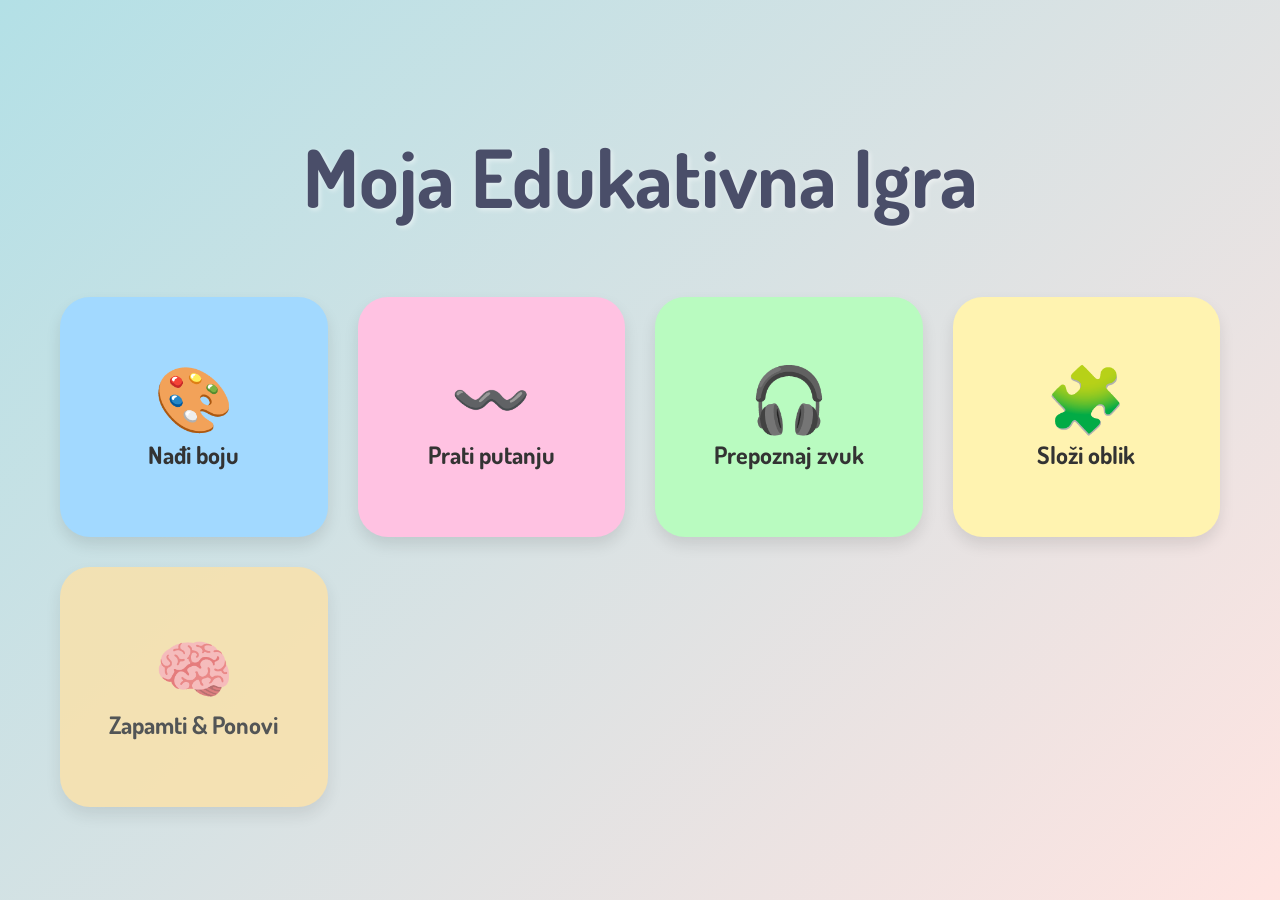
==== index.html @ b8fcdf05 "." ====
<!DOCTYPE html>
<html lang="sr">
<head>
    <meta charset="UTF-8">
    <meta name="viewport" content="width=device-width, initial-scale=1.0">
    <title>Moja Edukativna Igra</title>
    <link rel="stylesheet" href="style.css">
    <link href="https://fonts.googleapis.com/css2?family=Dosis:wght@500;700&display=swap" rel="stylesheet">
</head>
<body>

    <main class="game-container">
        
        <h1 class="main-title">Moja Edukativna Igra</h1>

        <div class="mini-game-selection">

            <a href="NadjiBoju.html" class="game-button color-find">
                <span class="icon">🎨</span>
                <span class="button-text">Nađi boju</span>
            </a>

            <a href="PratiPutanju.html" class="game-button path-follow">
                <span class="icon">〰️</span>
                <span class="button-text">Prati putanju</span>
            </a>
            
            <a href="game-zvuk.html" class="game-button sound-recognize">
                <span class="icon">🎧</span>
                <span class="button-text">Prepoznaj zvuk</span>
            </a>

            <a href="game-oblik.html" class="game-button shape-arrange">
                <span class="icon">🧩</span>
                <span class="button-text">Složi oblik</span>
            </a>

            <a href="game-memory.html" class="game-button coming-soon">
                <span class="icon">🧠</span>
                <span class="button-text">Zapamti &amp; Ponovi</span>
            </a>

        </div>
        
    </main>

    <script src="script.js"></script>
</body>
</html>
---- style.css ----
/* Definicija pastelne palete i osnovnih stilova */
:root {
    --color-bg-light: #f7f9fc; /* Skoro bela pozadina */
    --color-primary-start: #b3e0e6; /* Svetloplava/Mint */
    --color-primary-end: #ffe4e1;   /* Svetloružičasta/Bež */
    --color-text: #5a5a5a;
    --color-button-blue: #a2d9ff;
    --color-button-pink: #ffc2e2;
    --color-button-mint: #b9fbc0;
    --color-button-yellow: #fff3b0;
    --shadow-soft: 0 8px 15px rgba(0, 0, 0, 0.1);
    --border-radius-large: 30px;
}

body {
    font-family: 'Dosis', sans-serif; /* Prijateljski, dečiji font */
    margin: 0;
    padding: 0;
    min-height: 100vh;
    display: flex;
    justify-content: center;
    align-items: center;
    text-align: center;
    background: linear-gradient(135deg, var(--color-primary-start) 0%, var(--color-primary-end) 100%);
    color: var(--color-text);
    overflow: hidden; /* Sprečava pojavu scrollbara zbog lebdećih elemenata */
}

/* Kontejner igre */
.game-container {
    padding: 20px;
    max-width: 1200px;
    width: 100%;
    z-index: 10;
}

/* Naslov u dečijem stilu */
.main-title {
    font-size: clamp(2.5rem, 8vw, 5rem); /* Responzivna veličina fonta */
    font-weight: 700;
    margin-bottom: 50px;
    color: #4a4e69; /* Tamnija, ali i dalje mekana boja */
    text-shadow: 2px 2px 5px rgba(255, 255, 255, 0.5);
    animation: floating 3s ease-in-out infinite alternate; /* Animacija lebdenja */
}

/* Raspored dugmića (Flexbox/Grid za responzivnost) */
.mini-game-selection {
    display: grid;
    grid-template-columns: repeat(auto-fit, minmax(250px, 1fr)); /* Responzivni grid */
    gap: 30px;
    padding: 20px;
}

/* Stil za velika dugmad (ergonomski za touchscreen) */
.game-button {
    display: flex;
    flex-direction: column;
    justify-content: center;
    align-items: center;
    height: 200px; /* Velika visina za lakši dodir */
    padding: 20px;
    border-radius: var(--border-radius-large);
    box-shadow: var(--shadow-soft);
    text-decoration: none;
    transition: transform 0.3s ease, box-shadow 0.3s ease;
    cursor: pointer;
    font-size: 1.5rem;
    font-weight: 700;
    color: #333;
}

/* Boje za pojedinačna dugmad */
.color-find { background-color: var(--color-button-blue); }
.path-follow { background-color: var(--color-button-pink); }
.sound-recognize { background-color: var(--color-button-mint); }
.shape-arrange { background-color: var(--color-button-yellow); }
.coming-soon { background-color: #fce1a8; opacity: 0.8; } /* Blago prigušena za dodatne igre */

/* Hover/Focus efekat (Nežna animacija) */
.game-button:hover,
.game-button:focus {
    transform: translateY(-5px); /* Lagano podizanje */
    box-shadow: 0 12px 20px rgba(0, 0, 0, 0.15); /* Jača senka */
}

/* Ikonice (uvećane za bolju vidljivost) */
.game-button .icon {
    font-size: 4rem; /* Izuzetno velika ikonica */
    margin-bottom: 10px;
    line-height: 1; /* Sprečava dodatni razmak */
}

.game-button .button-text {
    text-align: center;
}

/* --- Animacije (CSS Keyframes) --- */

/* 1. Plutajuća animacija za naslov */
@keyframes floating {
    0% { transform: translateY(0px); }
    100% { transform: translateY(-15px); }
}

/* 2. Animacija za pozadinske oblike (nevidljivi elementi u body/main) */
/* Primer: Dodajte elemente sa klasom .background-shape u HTML za ovo */
/*
.background-shape {
    position: absolute;
    opacity: 0.5;
    background-color: rgba(255, 255, 255, 0.3);
    border-radius: 50%;
    animation: slow-float 20s infinite linear;
}

@keyframes slow-float {
    0% { transform: translate(0, 0) rotate(0deg); }
    100% { transform: translate(20px, -20px) rotate(360deg); }
}
*/

/* Media Queries za manji ekran (npr. mobilni telefon) */
@media (max-width: 600px) {
    .mini-game-selection {
        grid-template-columns: 1fr; /* Stacking dugmića vertikalno */
    }
    .game-button {
        height: 150px; /* Malo manja visina, ali i dalje velika */
    }
}
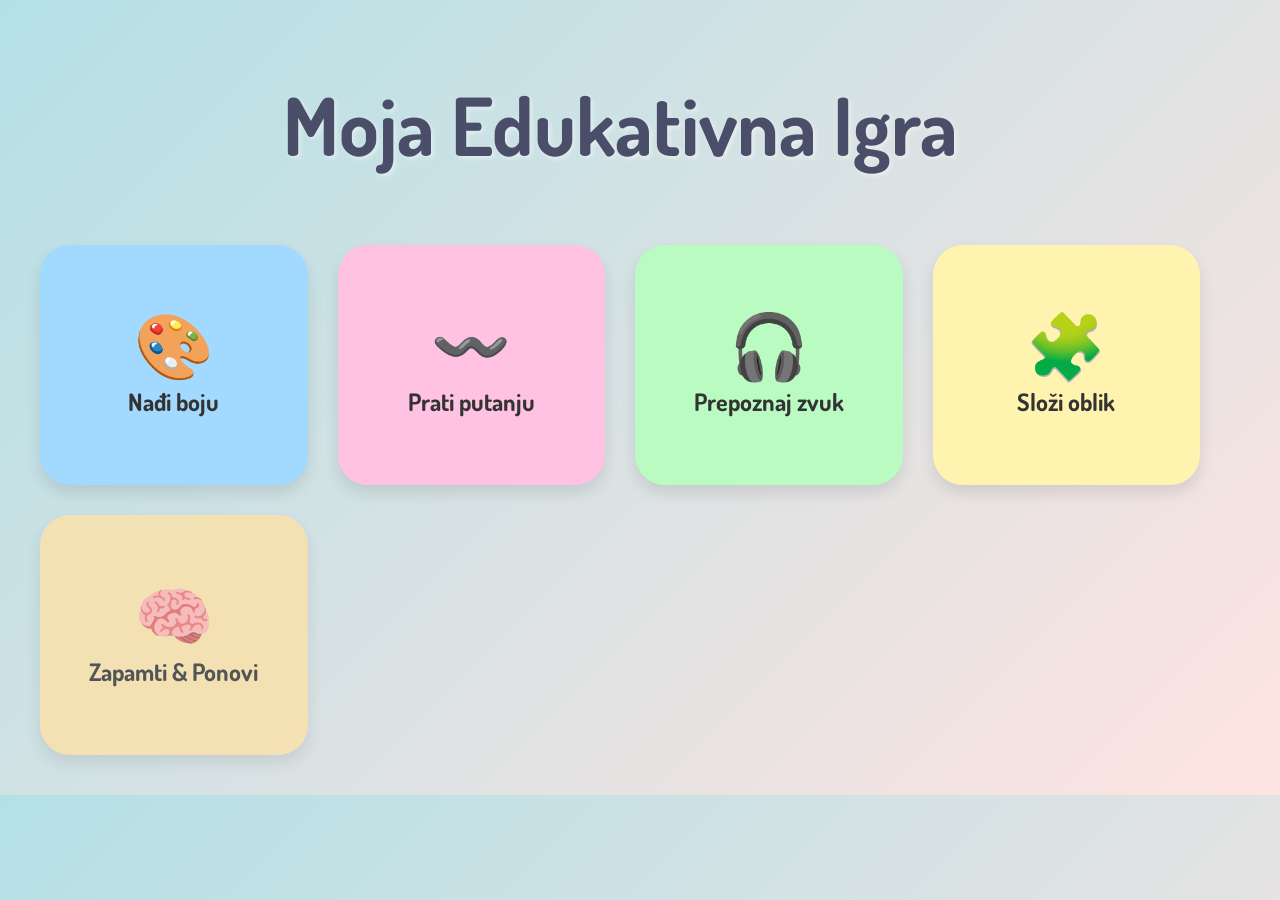
==== commit 1ceb3b5d: "aa" ====
--- a/index.html
+++ b/index.html
@@ -25,22 +25,32 @@
                 <span class="button-text">Prati putanju</span>
             </a>
             
-            <a href="game-zvuk.html" class="game-button sound-recognize">
+            <a href="PrepoznajZvuk.html" class="game-button sound-recognize">
                 <span class="icon">🎧</span>
                 <span class="button-text">Prepoznaj zvuk</span>
             </a>
 
-            <a href="game-oblik.html" class="game-button shape-arrange">
+            <a href="SloziOblik.html" class="game-button shape-arrange">
                 <span class="icon">🧩</span>
                 <span class="button-text">Složi oblik</span>
             </a>
 
-            <a href="game-memory.html" class="game-button coming-soon">
+            <a href="ZapamtiPonovi.html" class="game-button coming-soon">
                 <span class="icon">🧠</span>
                 <span class="button-text">Zapamti &amp; Ponovi</span>
             </a>
 
         </div>
+
+        <style>
+    html, body {
+        height: auto !important;
+        overflow-y: auto !important;
+    }
+    .game-container {
+        height: auto !important;
+    }
+</style>
         
     </main>
 
--- a/style.css
+++ b/style.css
@@ -16,14 +16,15 @@
     font-family: 'Dosis', sans-serif; /* Prijateljski, dečiji font */
     margin: 0;
     padding: 0;
-    min-height: 100vh;
-    display: flex;
-    justify-content: center;
-    align-items: center;
+
+    /* MINJAO SAM OVO ↓↓↓ */
+    min-height: auto; /* više ne zaključava visinu ekrana */
+    display: block;   /* uklanja flex koji centrira sve i sprečava skrol */
+    overflow: visible; /* uklanja blokadu skrolovanja */
+
     text-align: center;
     background: linear-gradient(135deg, var(--color-primary-start) 0%, var(--color-primary-end) 100%);
     color: var(--color-text);
-    overflow: hidden; /* Sprečava pojavu scrollbara zbog lebdećih elemenata */
 }
 
 /* Kontejner igre */
@@ -103,23 +104,6 @@
     100% { transform: translateY(-15px); }
 }
 
-/* 2. Animacija za pozadinske oblike (nevidljivi elementi u body/main) */
-/* Primer: Dodajte elemente sa klasom .background-shape u HTML za ovo */
-/*
-.background-shape {
-    position: absolute;
-    opacity: 0.5;
-    background-color: rgba(255, 255, 255, 0.3);
-    border-radius: 50%;
-    animation: slow-float 20s infinite linear;
-}
-
-@keyframes slow-float {
-    0% { transform: translate(0, 0) rotate(0deg); }
-    100% { transform: translate(20px, -20px) rotate(360deg); }
-}
-*/
-
 /* Media Queries za manji ekran (npr. mobilni telefon) */
 @media (max-width: 600px) {
     .mini-game-selection {
@@ -128,4 +112,4 @@
     .game-button {
         height: 150px; /* Malo manja visina, ali i dalje velika */
     }
-}+}
